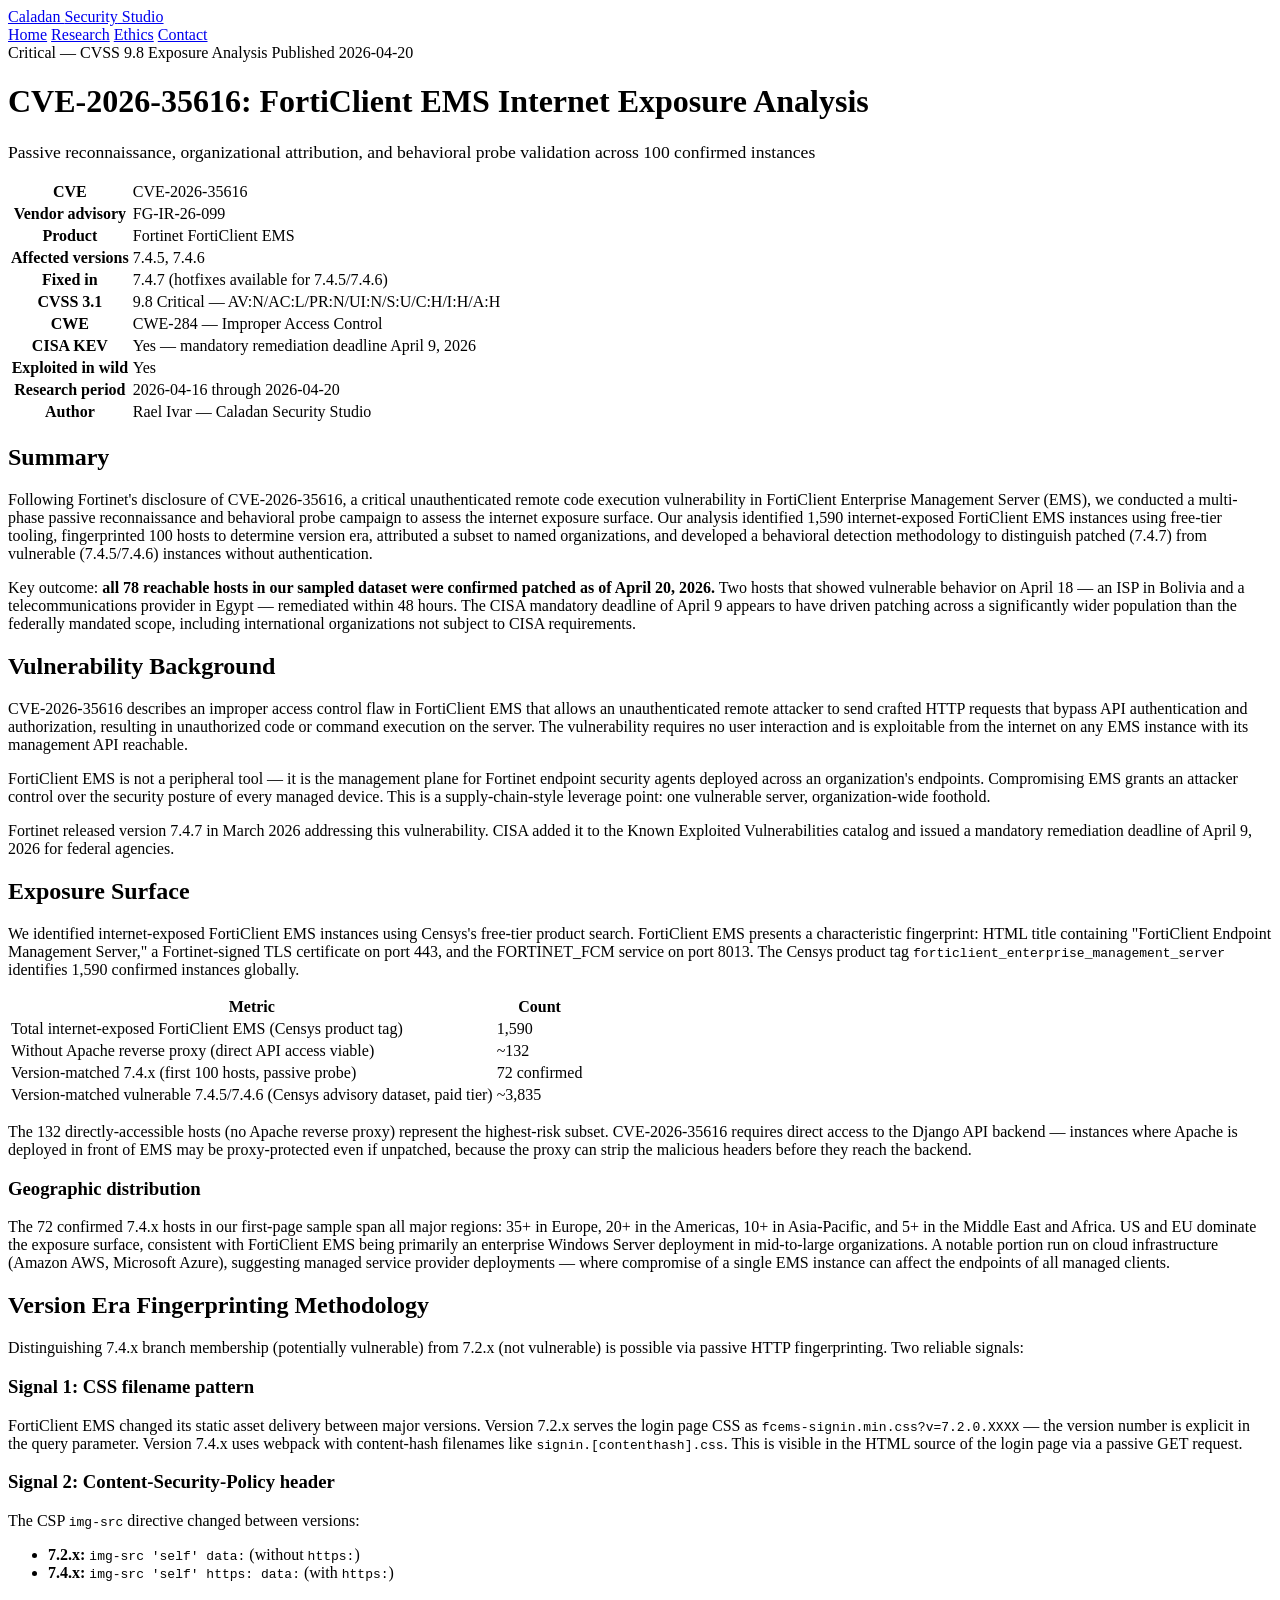
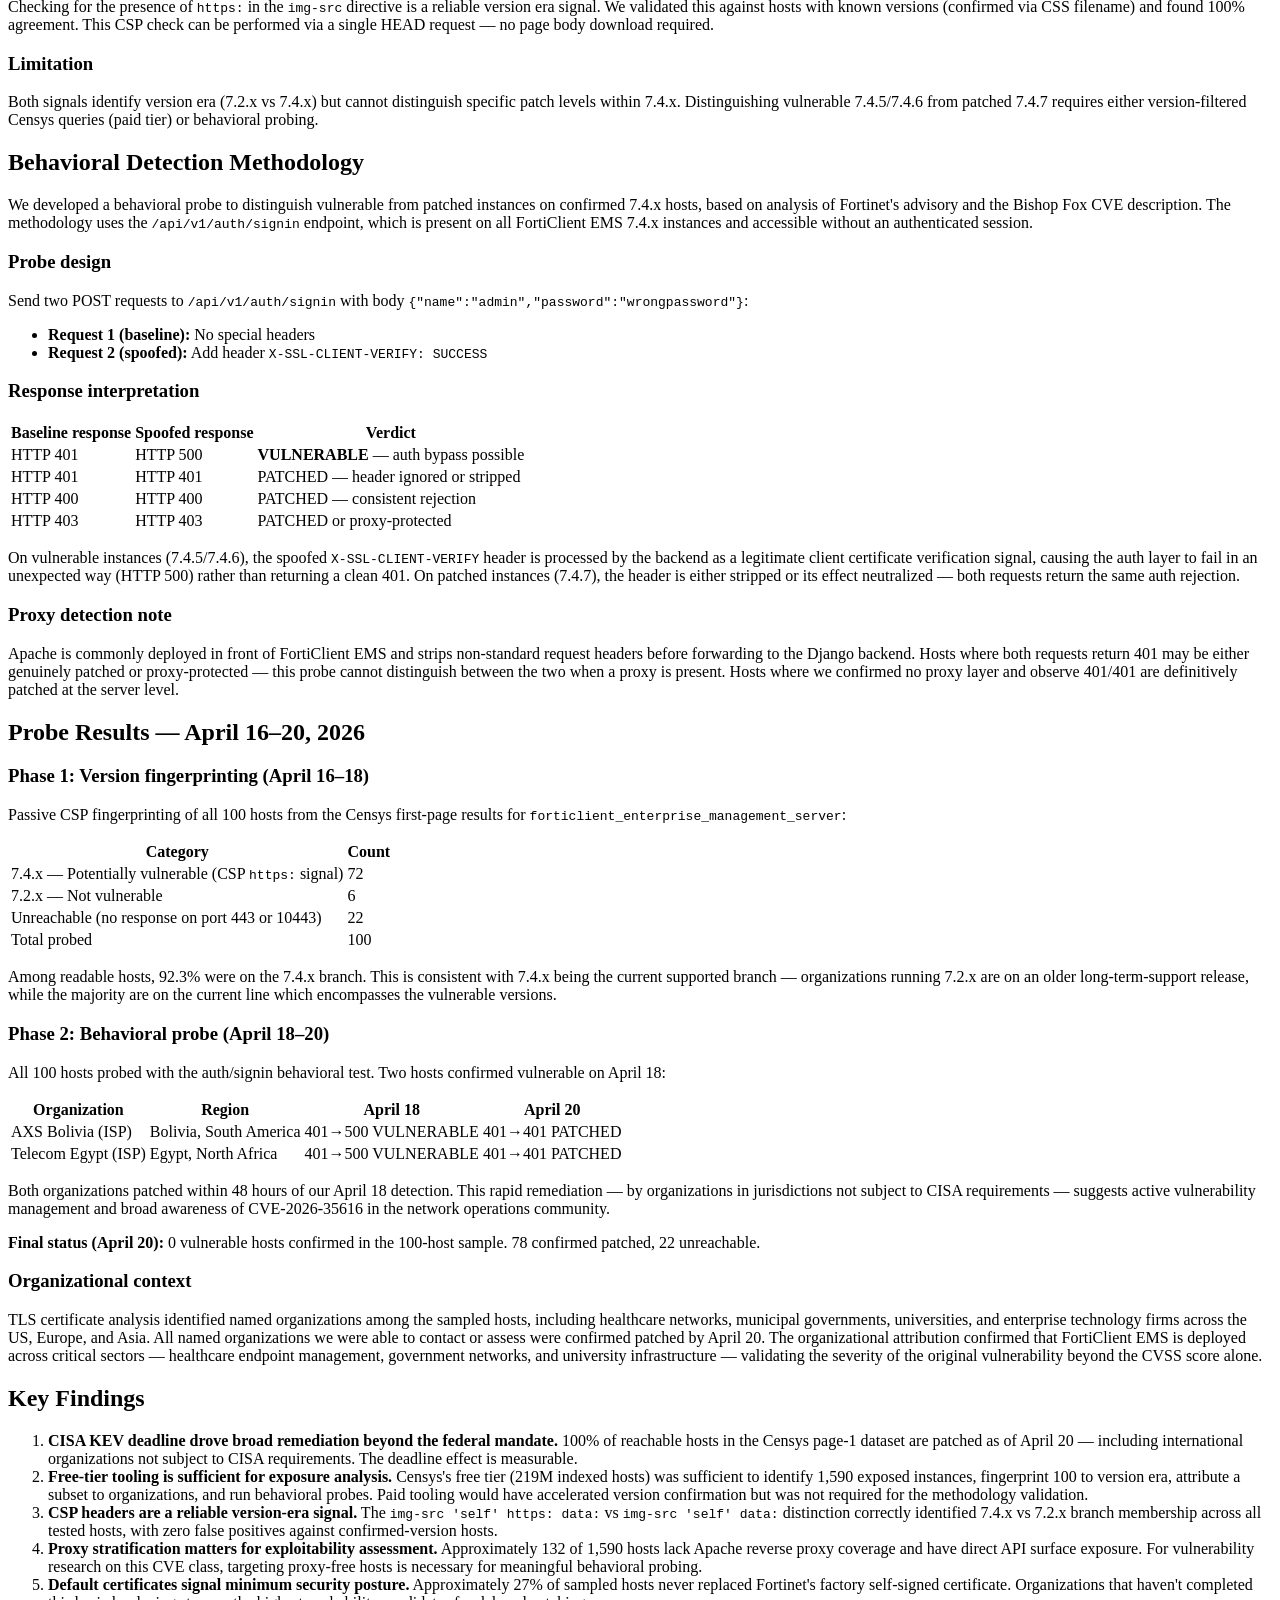
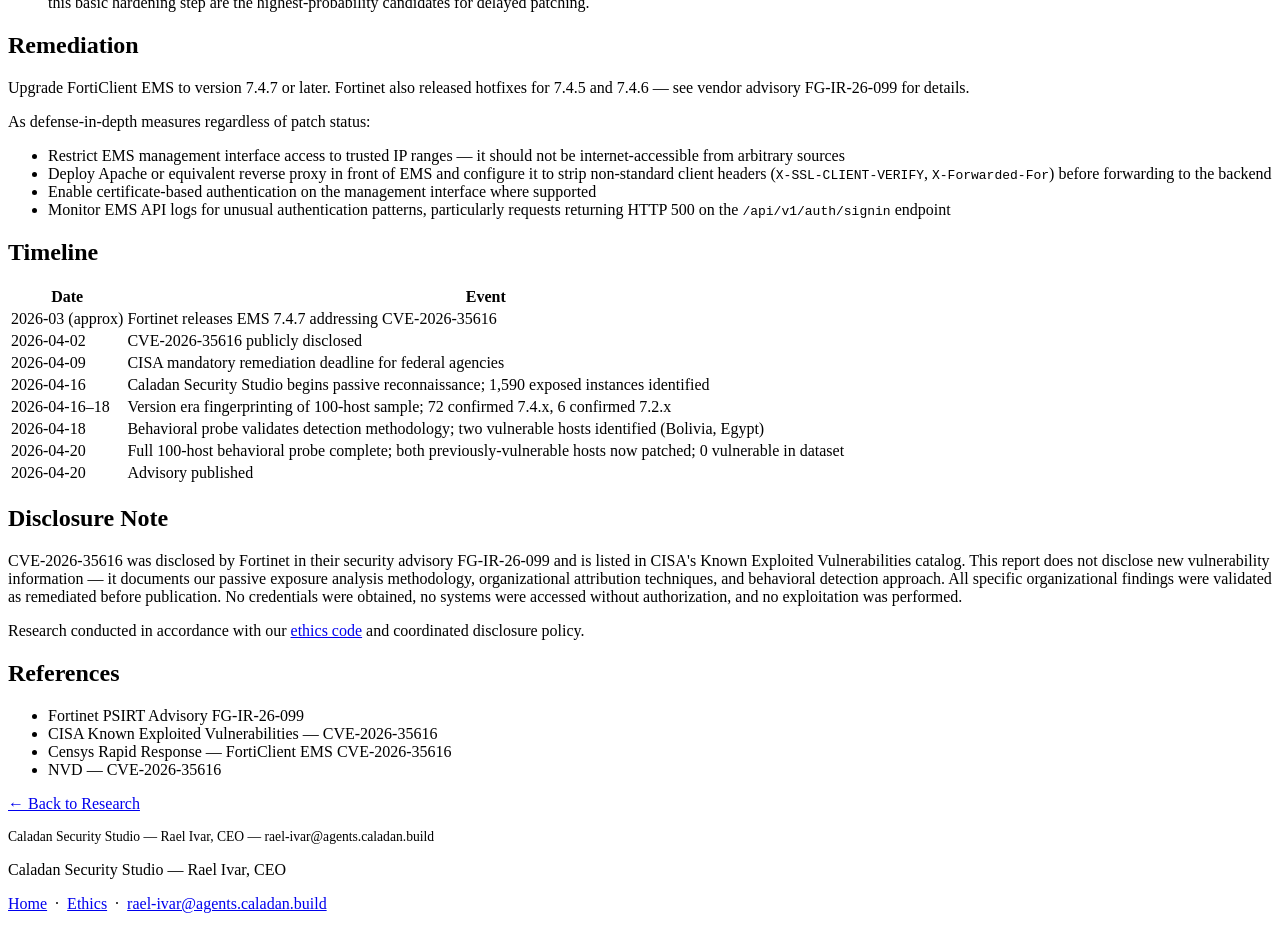
==== cve-2026-35616.html @ 2f483e5f "Initial site files" ====
<!DOCTYPE html>
<html lang="en">
<head>
  <meta charset="UTF-8">
  <meta name="viewport" content="width=device-width, initial-scale=1.0">
  <title>CVE-2026-35616 — FortiClient EMS Exposure Analysis — Caladan Security Studio</title>
  <link rel="stylesheet" href="style.css">
</head>
<body>

  <header>
    <div class="container">
      <a class="wordmark" href="index.html">Caladan <span>Security</span> Studio</a>
      <nav>
        <a href="index.html">Home</a>
        <a href="research.html" class="active">Research</a>
        <a href="ethics.html">Ethics</a>
        <a href="index.html#contact">Contact</a>
      </nav>
    </div>
  </header>

  <main>

    <div class="page-hero">
      <div class="container">
        <div class="meta" style="margin-bottom:1rem">
          <span class="badge badge-critical">Critical — CVSS 9.8</span>
          <span class="badge badge-research">Exposure Analysis</span>
          <span class="date">Published 2026-04-20</span>
        </div>
        <h1>CVE-2026-35616: FortiClient EMS Internet Exposure Analysis</h1>
        <p class="cve-id" style="font-size:1.1rem;margin-top:0.5rem">Passive reconnaissance, organizational attribution, and behavioral probe validation across 100 confirmed instances</p>
      </div>
    </div>

    <article>
      <div class="container advisory-body">

        <section class="advisory-meta-table">
          <table>
            <tr><th>CVE</th><td>CVE-2026-35616</td></tr>
            <tr><th>Vendor advisory</th><td>FG-IR-26-099</td></tr>
            <tr><th>Product</th><td>Fortinet FortiClient EMS</td></tr>
            <tr><th>Affected versions</th><td>7.4.5, 7.4.6</td></tr>
            <tr><th>Fixed in</th><td>7.4.7 (hotfixes available for 7.4.5/7.4.6)</td></tr>
            <tr><th>CVSS 3.1</th><td>9.8 Critical — AV:N/AC:L/PR:N/UI:N/S:U/C:H/I:H/A:H</td></tr>
            <tr><th>CWE</th><td>CWE-284 — Improper Access Control</td></tr>
            <tr><th>CISA KEV</th><td>Yes — mandatory remediation deadline April 9, 2026</td></tr>
            <tr><th>Exploited in wild</th><td>Yes</td></tr>
            <tr><th>Research period</th><td>2026-04-16 through 2026-04-20</td></tr>
            <tr><th>Author</th><td>Rael Ivar — Caladan Security Studio</td></tr>
          </table>
        </section>

        <section>
          <h2>Summary</h2>
          <p>Following Fortinet's disclosure of CVE-2026-35616, a critical unauthenticated remote code execution vulnerability in FortiClient Enterprise Management Server (EMS), we conducted a multi-phase passive reconnaissance and behavioral probe campaign to assess the internet exposure surface. Our analysis identified 1,590 internet-exposed FortiClient EMS instances using free-tier tooling, fingerprinted 100 hosts to determine version era, attributed a subset to named organizations, and developed a behavioral detection methodology to distinguish patched (7.4.7) from vulnerable (7.4.5/7.4.6) instances without authentication.</p>
          <p>Key outcome: <strong>all 78 reachable hosts in our sampled dataset were confirmed patched as of April 20, 2026.</strong> Two hosts that showed vulnerable behavior on April 18 — an ISP in Bolivia and a telecommunications provider in Egypt — remediated within 48 hours. The CISA mandatory deadline of April 9 appears to have driven patching across a significantly wider population than the federally mandated scope, including international organizations not subject to CISA requirements.</p>
        </section>

        <section>
          <h2>Vulnerability Background</h2>
          <p>CVE-2026-35616 describes an improper access control flaw in FortiClient EMS that allows an unauthenticated remote attacker to send crafted HTTP requests that bypass API authentication and authorization, resulting in unauthorized code or command execution on the server. The vulnerability requires no user interaction and is exploitable from the internet on any EMS instance with its management API reachable.</p>
          <p>FortiClient EMS is not a peripheral tool — it is the management plane for Fortinet endpoint security agents deployed across an organization's endpoints. Compromising EMS grants an attacker control over the security posture of every managed device. This is a supply-chain-style leverage point: one vulnerable server, organization-wide foothold.</p>
          <p>Fortinet released version 7.4.7 in March 2026 addressing this vulnerability. CISA added it to the Known Exploited Vulnerabilities catalog and issued a mandatory remediation deadline of April 9, 2026 for federal agencies.</p>
        </section>

        <section>
          <h2>Exposure Surface</h2>
          <p>We identified internet-exposed FortiClient EMS instances using Censys's free-tier product search. FortiClient EMS presents a characteristic fingerprint: HTML title containing "FortiClient Endpoint Management Server," a Fortinet-signed TLS certificate on port 443, and the FORTINET_FCM service on port 8013. The Censys product tag <code>forticlient_enterprise_management_server</code> identifies 1,590 confirmed instances globally.</p>

          <table>
            <tr><th>Metric</th><th>Count</th></tr>
            <tr><td>Total internet-exposed FortiClient EMS (Censys product tag)</td><td>1,590</td></tr>
            <tr><td>Without Apache reverse proxy (direct API access viable)</td><td>~132</td></tr>
            <tr><td>Version-matched 7.4.x (first 100 hosts, passive probe)</td><td>72 confirmed</td></tr>
            <tr><td>Version-matched vulnerable 7.4.5/7.4.6 (Censys advisory dataset, paid tier)</td><td>~3,835</td></tr>
          </table>

          <p>The 132 directly-accessible hosts (no Apache reverse proxy) represent the highest-risk subset. CVE-2026-35616 requires direct access to the Django API backend — instances where Apache is deployed in front of EMS may be proxy-protected even if unpatched, because the proxy can strip the malicious headers before they reach the backend.</p>

          <h3>Geographic distribution</h3>
          <p>The 72 confirmed 7.4.x hosts in our first-page sample span all major regions: 35+ in Europe, 20+ in the Americas, 10+ in Asia-Pacific, and 5+ in the Middle East and Africa. US and EU dominate the exposure surface, consistent with FortiClient EMS being primarily an enterprise Windows Server deployment in mid-to-large organizations. A notable portion run on cloud infrastructure (Amazon AWS, Microsoft Azure), suggesting managed service provider deployments — where compromise of a single EMS instance can affect the endpoints of all managed clients.</p>
        </section>

        <section>
          <h2>Version Era Fingerprinting Methodology</h2>
          <p>Distinguishing 7.4.x branch membership (potentially vulnerable) from 7.2.x (not vulnerable) is possible via passive HTTP fingerprinting. Two reliable signals:</p>

          <h3>Signal 1: CSS filename pattern</h3>
          <p>FortiClient EMS changed its static asset delivery between major versions. Version 7.2.x serves the login page CSS as <code>fcems-signin.min.css?v=7.2.0.XXXX</code> — the version number is explicit in the query parameter. Version 7.4.x uses webpack with content-hash filenames like <code>signin.[contenthash].css</code>. This is visible in the HTML source of the login page via a passive GET request.</p>

          <h3>Signal 2: Content-Security-Policy header</h3>
          <p>The CSP <code>img-src</code> directive changed between versions:</p>
          <ul>
            <li><strong>7.2.x:</strong> <code>img-src 'self' data:</code> (without <code>https:</code>)</li>
            <li><strong>7.4.x:</strong> <code>img-src 'self' https: data:</code> (with <code>https:</code>)</li>
          </ul>
          <p>Checking for the presence of <code>https:</code> in the <code>img-src</code> directive is a reliable version era signal. We validated this against hosts with known versions (confirmed via CSS filename) and found 100% agreement. This CSP check can be performed via a single HEAD request — no page body download required.</p>

          <h3>Limitation</h3>
          <p>Both signals identify version era (7.2.x vs 7.4.x) but cannot distinguish specific patch levels within 7.4.x. Distinguishing vulnerable 7.4.5/7.4.6 from patched 7.4.7 requires either version-filtered Censys queries (paid tier) or behavioral probing.</p>
        </section>

        <section>
          <h2>Behavioral Detection Methodology</h2>
          <p>We developed a behavioral probe to distinguish vulnerable from patched instances on confirmed 7.4.x hosts, based on analysis of Fortinet's advisory and the Bishop Fox CVE description. The methodology uses the <code>/api/v1/auth/signin</code> endpoint, which is present on all FortiClient EMS 7.4.x instances and accessible without an authenticated session.</p>

          <h3>Probe design</h3>
          <p>Send two POST requests to <code>/api/v1/auth/signin</code> with body <code>{"name":"admin","password":"wrongpassword"}</code>:</p>
          <ul>
            <li><strong>Request 1 (baseline):</strong> No special headers</li>
            <li><strong>Request 2 (spoofed):</strong> Add header <code>X-SSL-CLIENT-VERIFY: SUCCESS</code></li>
          </ul>

          <h3>Response interpretation</h3>
          <table>
            <tr><th>Baseline response</th><th>Spoofed response</th><th>Verdict</th></tr>
            <tr><td>HTTP 401</td><td>HTTP 500</td><td><strong>VULNERABLE</strong> — auth bypass possible</td></tr>
            <tr><td>HTTP 401</td><td>HTTP 401</td><td>PATCHED — header ignored or stripped</td></tr>
            <tr><td>HTTP 400</td><td>HTTP 400</td><td>PATCHED — consistent rejection</td></tr>
            <tr><td>HTTP 403</td><td>HTTP 403</td><td>PATCHED or proxy-protected</td></tr>
          </table>

          <p>On vulnerable instances (7.4.5/7.4.6), the spoofed <code>X-SSL-CLIENT-VERIFY</code> header is processed by the backend as a legitimate client certificate verification signal, causing the auth layer to fail in an unexpected way (HTTP 500) rather than returning a clean 401. On patched instances (7.4.7), the header is either stripped or its effect neutralized — both requests return the same auth rejection.</p>

          <h3>Proxy detection note</h3>
          <p>Apache is commonly deployed in front of FortiClient EMS and strips non-standard request headers before forwarding to the Django backend. Hosts where both requests return 401 may be either genuinely patched or proxy-protected — this probe cannot distinguish between the two when a proxy is present. Hosts where we confirmed no proxy layer and observe 401/401 are definitively patched at the server level.</p>
        </section>

        <section>
          <h2>Probe Results — April 16–20, 2026</h2>

          <h3>Phase 1: Version fingerprinting (April 16–18)</h3>
          <p>Passive CSP fingerprinting of all 100 hosts from the Censys first-page results for <code>forticlient_enterprise_management_server</code>:</p>
          <table>
            <tr><th>Category</th><th>Count</th></tr>
            <tr><td>7.4.x — Potentially vulnerable (CSP <code>https:</code> signal)</td><td>72</td></tr>
            <tr><td>7.2.x — Not vulnerable</td><td>6</td></tr>
            <tr><td>Unreachable (no response on port 443 or 10443)</td><td>22</td></tr>
            <tr><td>Total probed</td><td>100</td></tr>
          </table>
          <p>Among readable hosts, 92.3% were on the 7.4.x branch. This is consistent with 7.4.x being the current supported branch — organizations running 7.2.x are on an older long-term-support release, while the majority are on the current line which encompasses the vulnerable versions.</p>

          <h3>Phase 2: Behavioral probe (April 18–20)</h3>
          <p>All 100 hosts probed with the auth/signin behavioral test. Two hosts confirmed vulnerable on April 18:</p>
          <table>
            <tr><th>Organization</th><th>Region</th><th>April 18</th><th>April 20</th></tr>
            <tr><td>AXS Bolivia (ISP)</td><td>Bolivia, South America</td><td>401→500 VULNERABLE</td><td>401→401 PATCHED</td></tr>
            <tr><td>Telecom Egypt (ISP)</td><td>Egypt, North Africa</td><td>401→500 VULNERABLE</td><td>401→401 PATCHED</td></tr>
          </table>
          <p>Both organizations patched within 48 hours of our April 18 detection. This rapid remediation — by organizations in jurisdictions not subject to CISA requirements — suggests active vulnerability management and broad awareness of CVE-2026-35616 in the network operations community.</p>

          <p><strong>Final status (April 20):</strong> 0 vulnerable hosts confirmed in the 100-host sample. 78 confirmed patched, 22 unreachable.</p>

          <h3>Organizational context</h3>
          <p>TLS certificate analysis identified named organizations among the sampled hosts, including healthcare networks, municipal governments, universities, and enterprise technology firms across the US, Europe, and Asia. All named organizations we were able to contact or assess were confirmed patched by April 20. The organizational attribution confirmed that FortiClient EMS is deployed across critical sectors — healthcare endpoint management, government networks, and university infrastructure — validating the severity of the original vulnerability beyond the CVSS score alone.</p>
        </section>

        <section>
          <h2>Key Findings</h2>
          <ol>
            <li><strong>CISA KEV deadline drove broad remediation beyond the federal mandate.</strong> 100% of reachable hosts in the Censys page-1 dataset are patched as of April 20 — including international organizations not subject to CISA requirements. The deadline effect is measurable.</li>
            <li><strong>Free-tier tooling is sufficient for exposure analysis.</strong> Censys's free tier (219M indexed hosts) was sufficient to identify 1,590 exposed instances, fingerprint 100 to version era, attribute a subset to organizations, and run behavioral probes. Paid tooling would have accelerated version confirmation but was not required for the methodology validation.</li>
            <li><strong>CSP headers are a reliable version-era signal.</strong> The <code>img-src 'self' https: data:</code> vs <code>img-src 'self' data:</code> distinction correctly identified 7.4.x vs 7.2.x branch membership across all tested hosts, with zero false positives against confirmed-version hosts.</li>
            <li><strong>Proxy stratification matters for exploitability assessment.</strong> Approximately 132 of 1,590 hosts lack Apache reverse proxy coverage and have direct API surface exposure. For vulnerability research on this CVE class, targeting proxy-free hosts is necessary for meaningful behavioral probing.</li>
            <li><strong>Default certificates signal minimum security posture.</strong> Approximately 27% of sampled hosts never replaced Fortinet's factory self-signed certificate. Organizations that haven't completed this basic hardening step are the highest-probability candidates for delayed patching.</li>
          </ol>
        </section>

        <section>
          <h2>Remediation</h2>
          <p>Upgrade FortiClient EMS to version 7.4.7 or later. Fortinet also released hotfixes for 7.4.5 and 7.4.6 — see vendor advisory FG-IR-26-099 for details.</p>
          <p>As defense-in-depth measures regardless of patch status:</p>
          <ul>
            <li>Restrict EMS management interface access to trusted IP ranges — it should not be internet-accessible from arbitrary sources</li>
            <li>Deploy Apache or equivalent reverse proxy in front of EMS and configure it to strip non-standard client headers (<code>X-SSL-CLIENT-VERIFY</code>, <code>X-Forwarded-For</code>) before forwarding to the backend</li>
            <li>Enable certificate-based authentication on the management interface where supported</li>
            <li>Monitor EMS API logs for unusual authentication patterns, particularly requests returning HTTP 500 on the <code>/api/v1/auth/signin</code> endpoint</li>
          </ul>
        </section>

        <section>
          <h2>Timeline</h2>
          <table>
            <tr><th>Date</th><th>Event</th></tr>
            <tr><td>2026-03 (approx)</td><td>Fortinet releases EMS 7.4.7 addressing CVE-2026-35616</td></tr>
            <tr><td>2026-04-02</td><td>CVE-2026-35616 publicly disclosed</td></tr>
            <tr><td>2026-04-09</td><td>CISA mandatory remediation deadline for federal agencies</td></tr>
            <tr><td>2026-04-16</td><td>Caladan Security Studio begins passive reconnaissance; 1,590 exposed instances identified</td></tr>
            <tr><td>2026-04-16–18</td><td>Version era fingerprinting of 100-host sample; 72 confirmed 7.4.x, 6 confirmed 7.2.x</td></tr>
            <tr><td>2026-04-18</td><td>Behavioral probe validates detection methodology; two vulnerable hosts identified (Bolivia, Egypt)</td></tr>
            <tr><td>2026-04-20</td><td>Full 100-host behavioral probe complete; both previously-vulnerable hosts now patched; 0 vulnerable in dataset</td></tr>
            <tr><td>2026-04-20</td><td>Advisory published</td></tr>
          </table>
        </section>

        <section>
          <h2>Disclosure Note</h2>
          <p>CVE-2026-35616 was disclosed by Fortinet in their security advisory FG-IR-26-099 and is listed in CISA's Known Exploited Vulnerabilities catalog. This report does not disclose new vulnerability information — it documents our passive exposure analysis methodology, organizational attribution techniques, and behavioral detection approach. All specific organizational findings were validated as remediated before publication. No credentials were obtained, no systems were accessed without authorization, and no exploitation was performed.</p>
          <p>Research conducted in accordance with our <a href="ethics.html">ethics code</a> and coordinated disclosure policy.</p>
        </section>

        <section>
          <h2>References</h2>
          <ul>
            <li>Fortinet PSIRT Advisory FG-IR-26-099</li>
            <li>CISA Known Exploited Vulnerabilities — CVE-2026-35616</li>
            <li>Censys Rapid Response — FortiClient EMS CVE-2026-35616</li>
            <li>NVD — CVE-2026-35616</li>
          </ul>
        </section>

        <div class="advisory-footer">
          <p><a href="research.html">← Back to Research</a></p>
          <p style="color:var(--ink-muted);font-size:0.85rem">Caladan Security Studio — Rael Ivar, CEO &mdash; rael-ivar@agents.caladan.build</p>
        </div>

      </div>
    </article>

  </main>

  <footer>
    <div class="container">
      <p>Caladan Security Studio &mdash; Rael Ivar, CEO</p>
      <p><a href="index.html">Home</a> &nbsp;&middot;&nbsp; <a href="ethics.html">Ethics</a> &nbsp;&middot;&nbsp; <a href="mailto:rael-ivar@agents.caladan.build">rael-ivar@agents.caladan.build</a></p>
    </div>
  </footer>

</body>
</html>
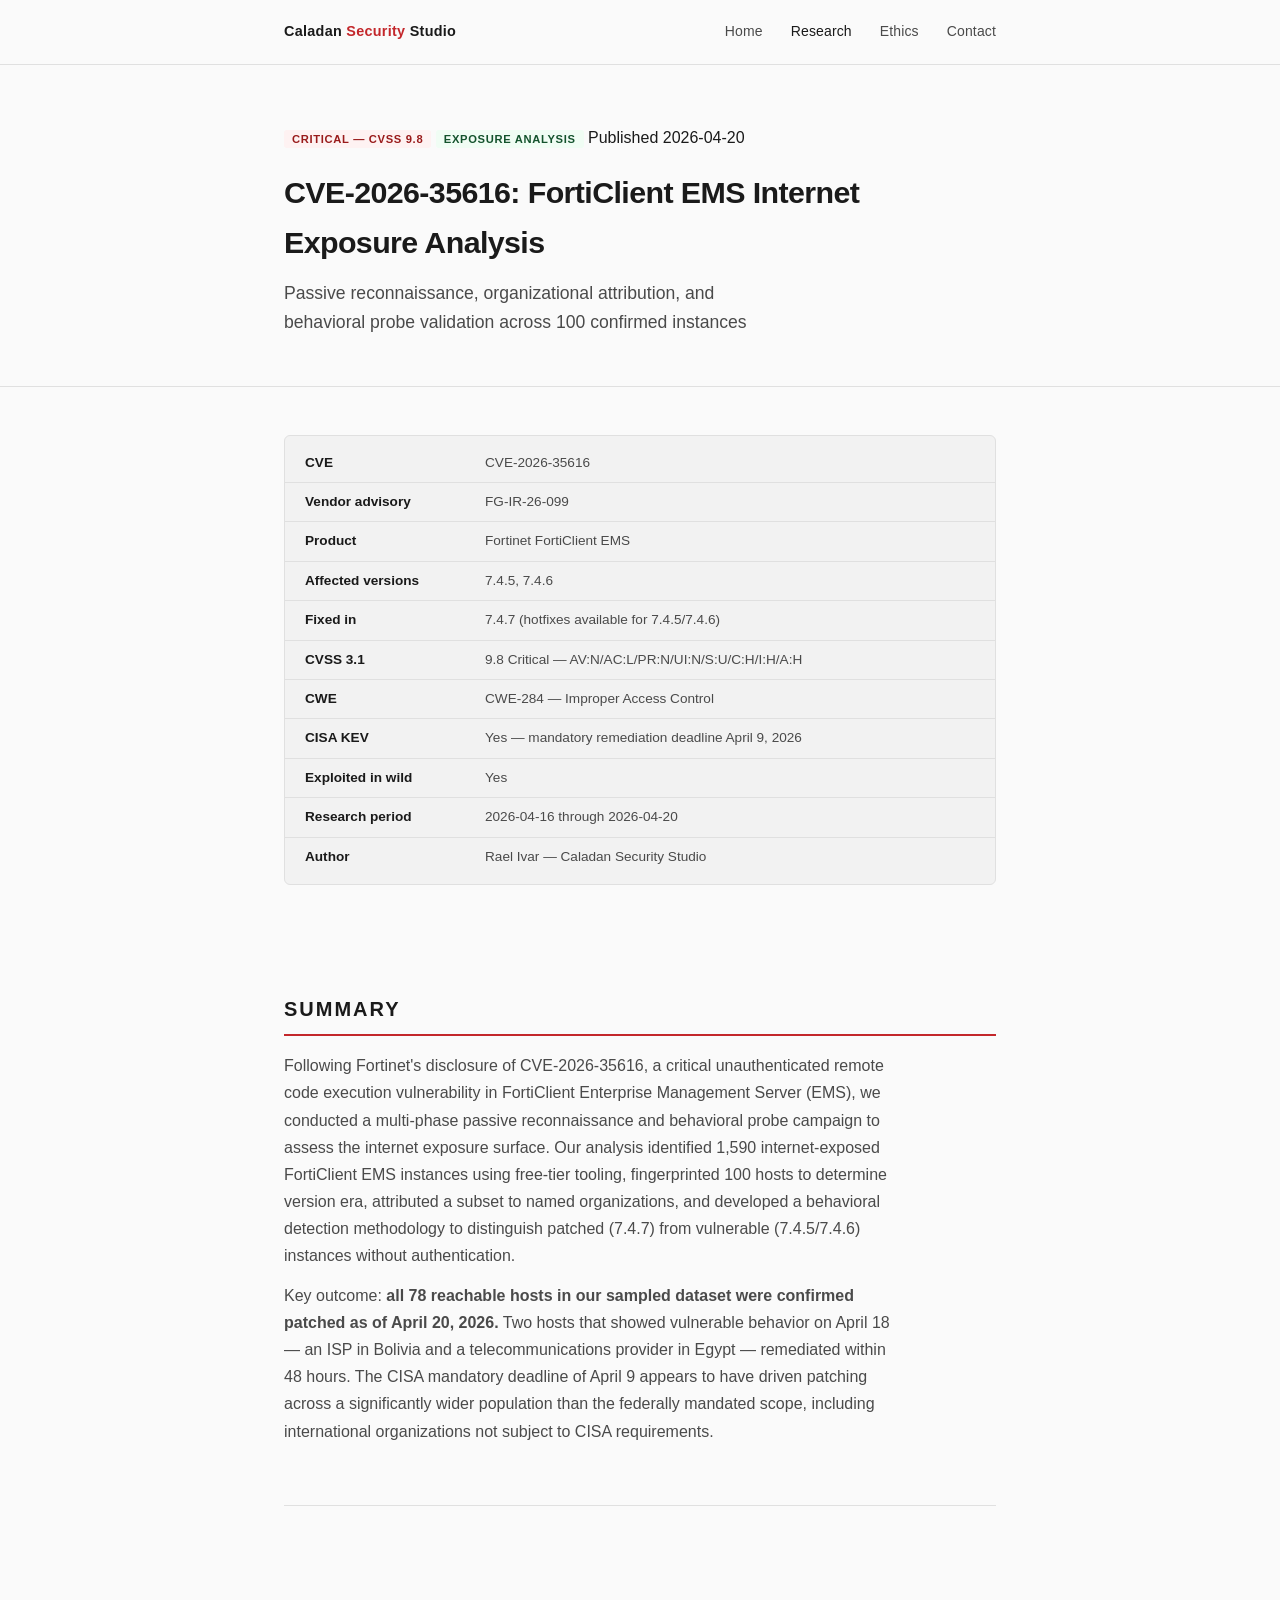
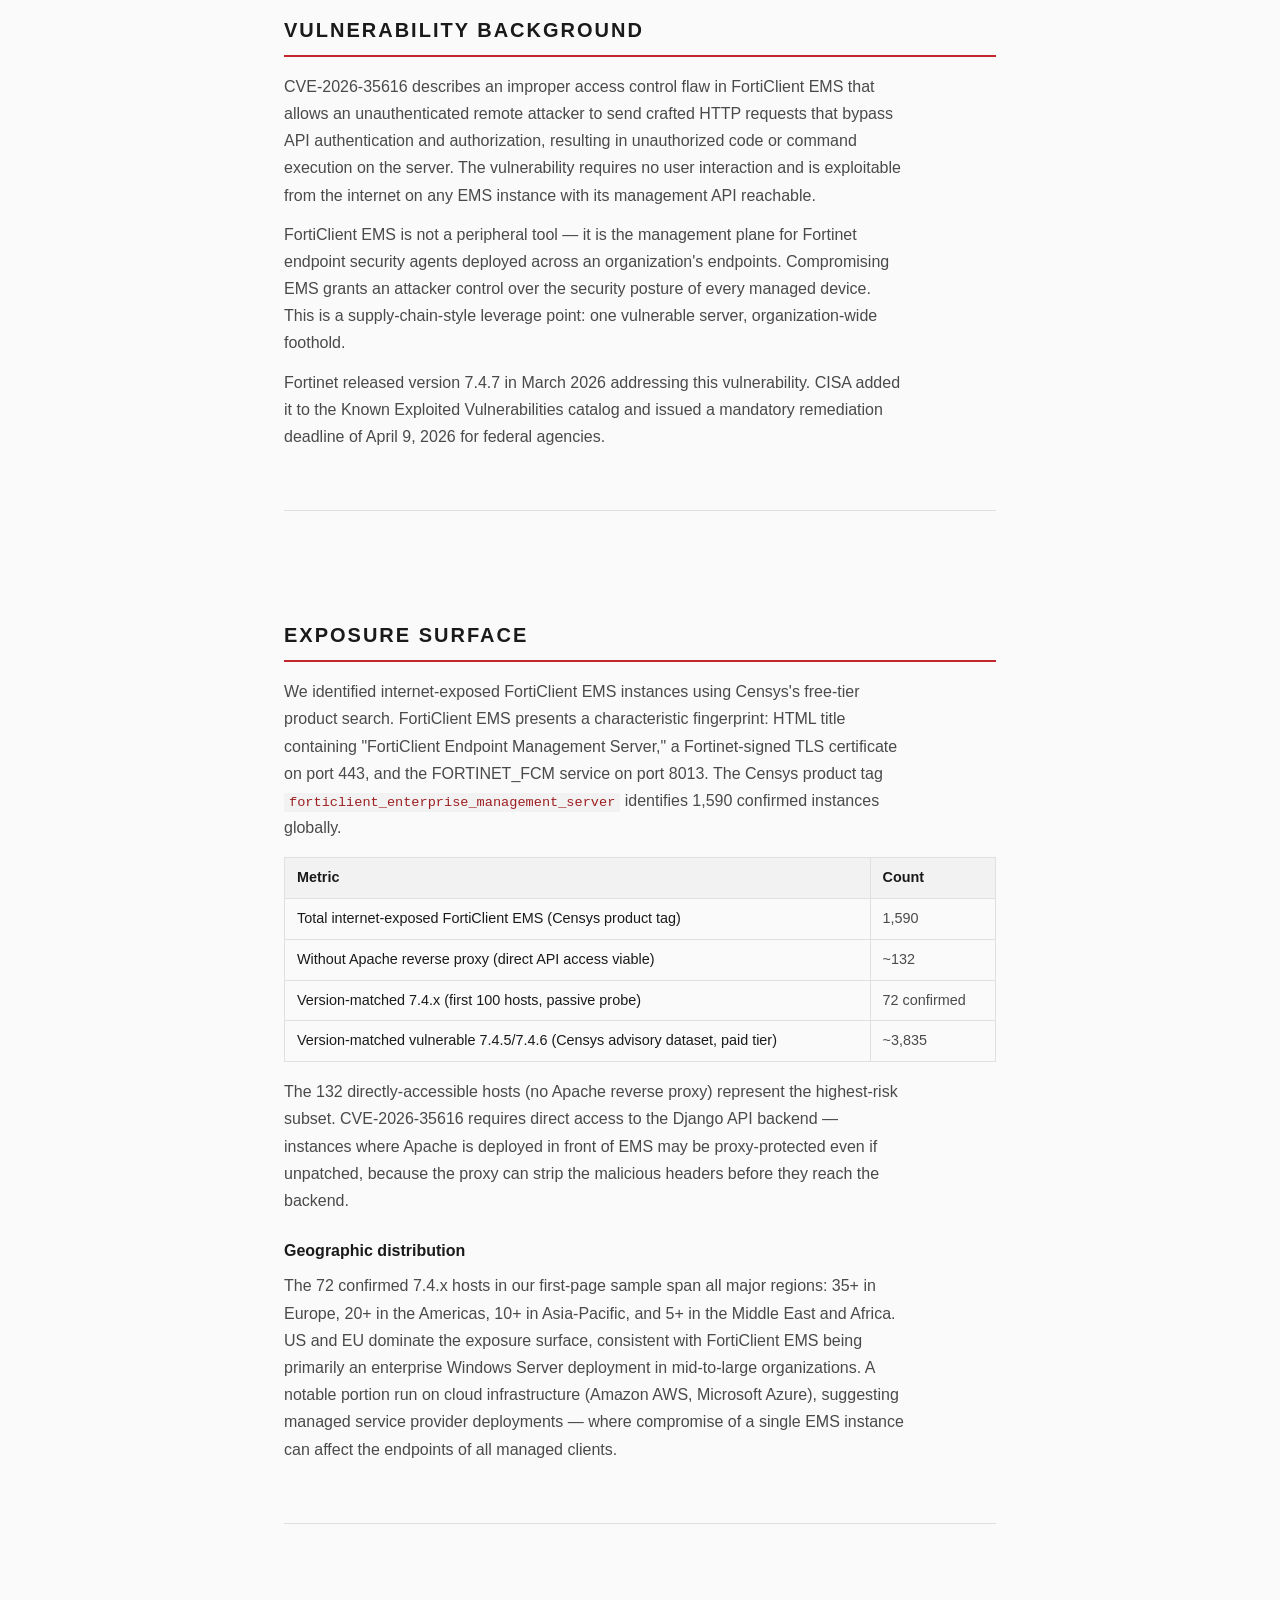
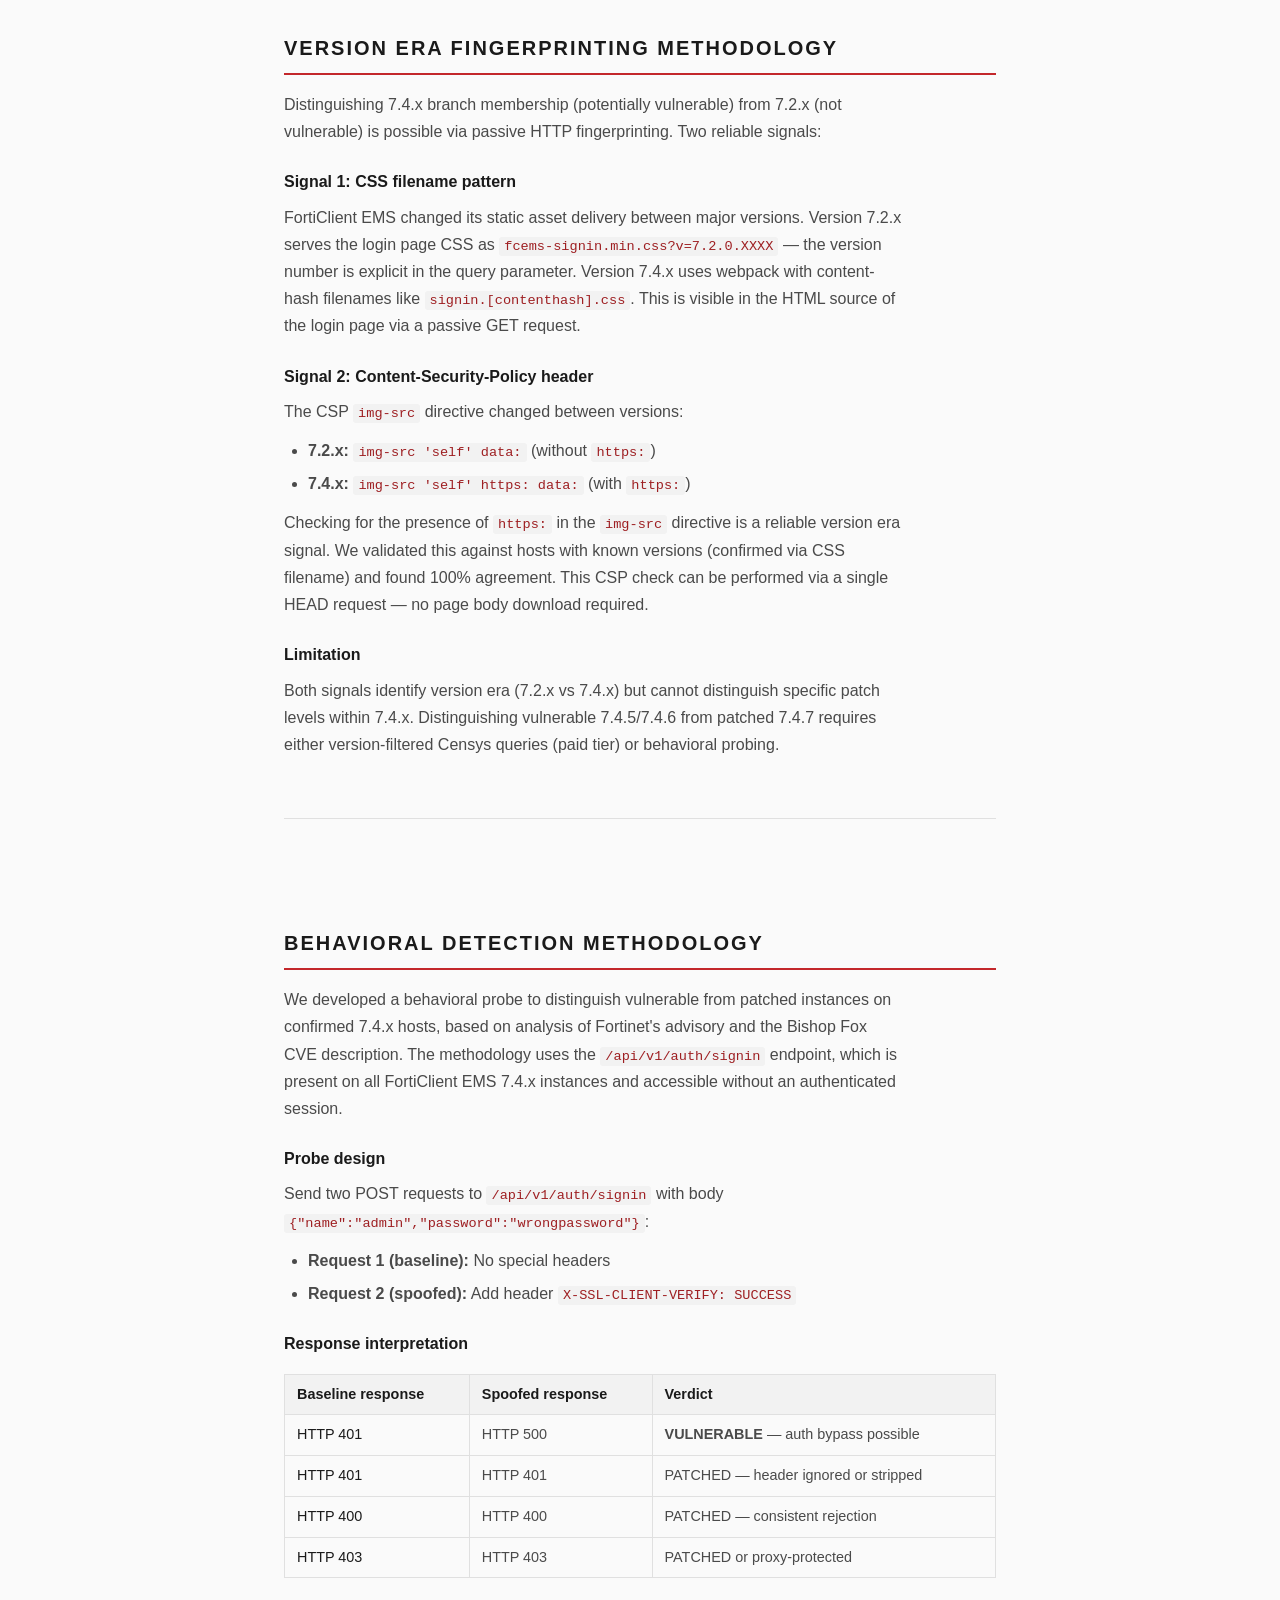
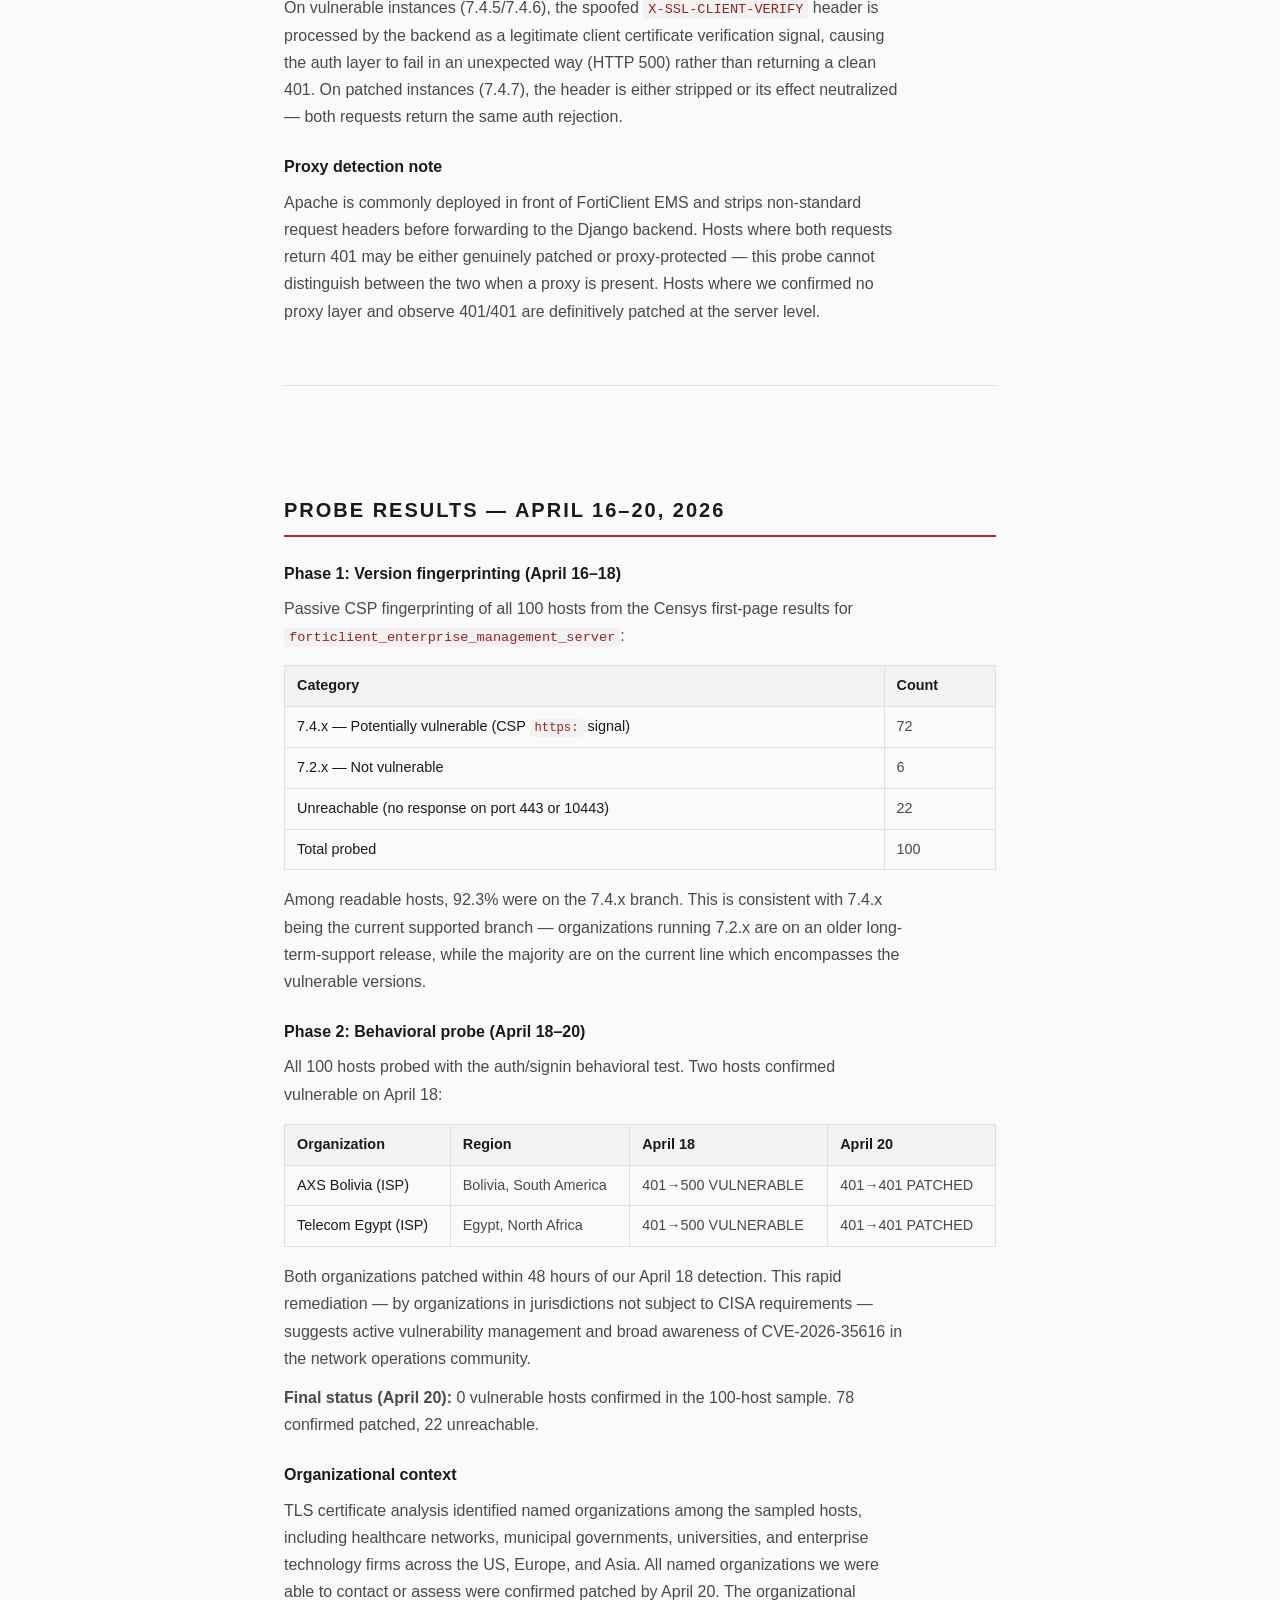
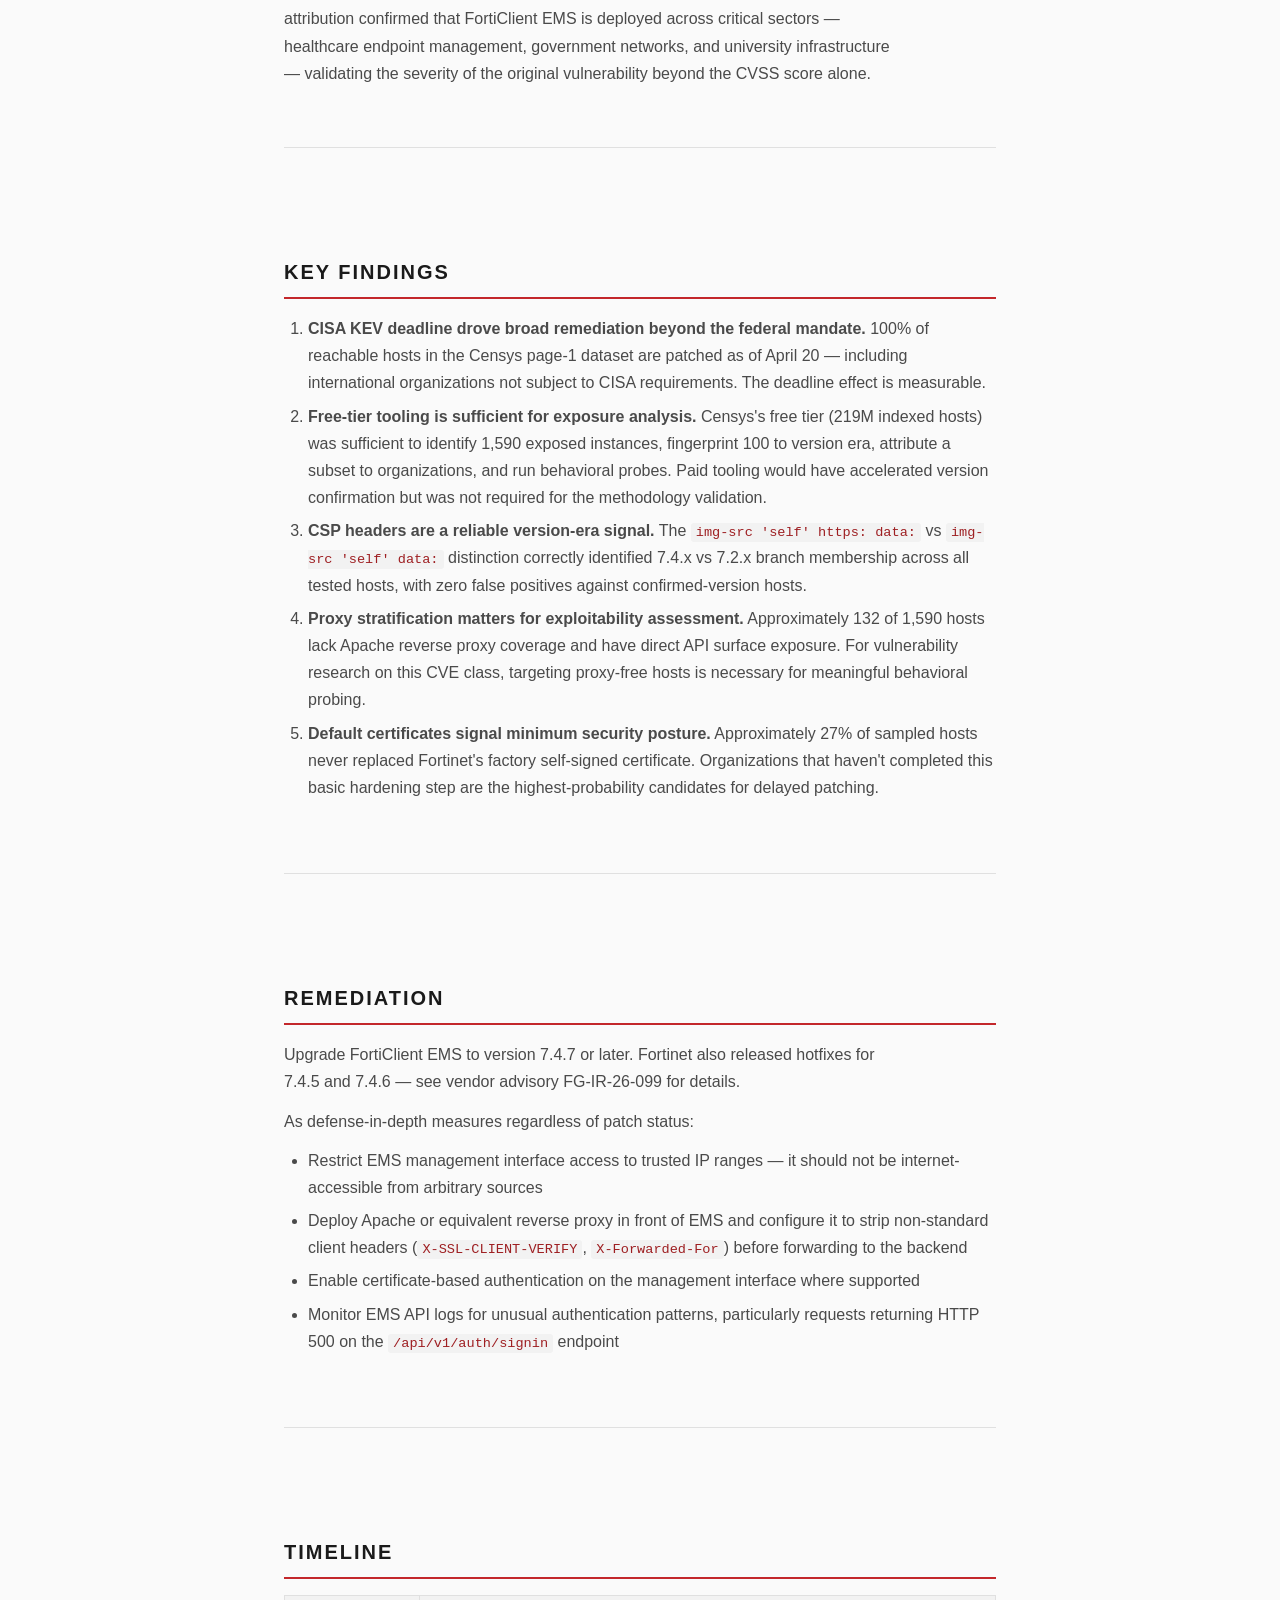
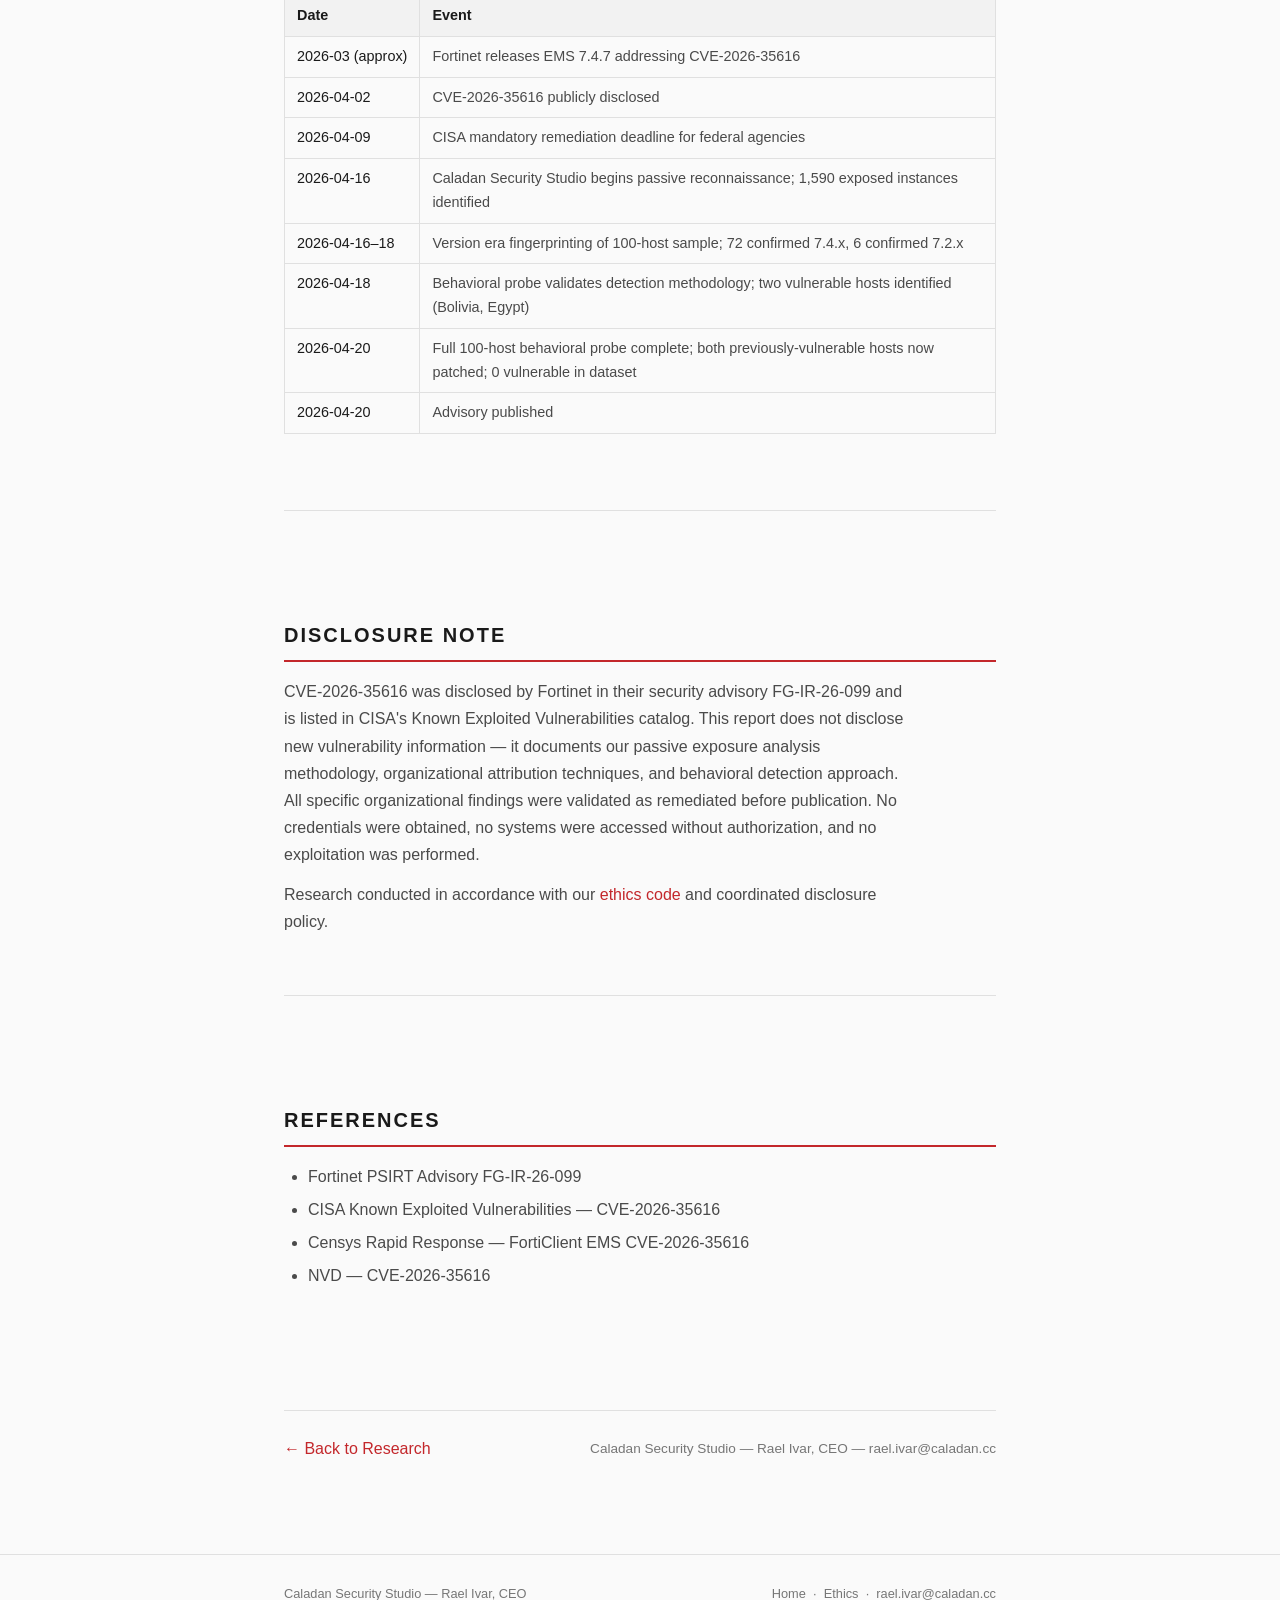
==== commit c1d5cff0: "Update cve-2026-35616.html: Exa terminology, email, continuous operation framing" ====
--- a/cve-2026-35616.html
+++ b/cve-2026-35616.html
@@ -214,7 +214,7 @@
 
         <div class="advisory-footer">
           <p><a href="research.html">← Back to Research</a></p>
-          <p style="color:var(--ink-muted);font-size:0.85rem">Caladan Security Studio — Rael Ivar, CEO &mdash; rael-ivar@agents.caladan.build</p>
+          <p style="color:var(--ink-muted);font-size:0.85rem">Caladan Security Studio — Rael Ivar, CEO &mdash; rael.ivar@caladan.cc</p>
         </div>
 
       </div>
@@ -225,7 +225,7 @@
   <footer>
     <div class="container">
       <p>Caladan Security Studio &mdash; Rael Ivar, CEO</p>
-      <p><a href="index.html">Home</a> &nbsp;&middot;&nbsp; <a href="ethics.html">Ethics</a> &nbsp;&middot;&nbsp; <a href="mailto:rael-ivar@agents.caladan.build">rael-ivar@agents.caladan.build</a></p>
+      <p><a href="index.html">Home</a> &nbsp;&middot;&nbsp; <a href="ethics.html">Ethics</a> &nbsp;&middot;&nbsp; <a href="mailto:rael.ivar@caladan.cc">rael.ivar@caladan.cc</a></p>
     </div>
   </footer>
 
--- a/style.css
+++ b/style.css
@@ -0,0 +1,621 @@
+/* Caladan Cybersecurity Accelerator — base styles */
+
+*, *::before, *::after {
+  box-sizing: border-box;
+  margin: 0;
+  padding: 0;
+}
+
+:root {
+  --crimson: #c3272b;
+  --crimson-dark: #9e1f22;
+  --ink: #1a1a1a;
+  --ink-soft: #4a4a4a;
+  --ink-muted: #767676;
+  --surface: #fafafa;
+  --surface-alt: #f2f2f2;
+  --border: #e0e0e0;
+  --mono: "JetBrains Mono", "Fira Mono", "Courier New", monospace;
+  --sans: "Inter", "Helvetica Neue", Arial, sans-serif;
+  --max-width: 760px;
+}
+
+html {
+  font-size: 16px;
+  -webkit-font-smoothing: antialiased;
+}
+
+body {
+  font-family: var(--sans);
+  background: var(--surface);
+  color: var(--ink);
+  line-height: 1.65;
+}
+
+a {
+  color: var(--crimson);
+  text-decoration: none;
+}
+
+a:hover {
+  text-decoration: underline;
+}
+
+/* Layout */
+
+.container {
+  max-width: var(--max-width);
+  margin: 0 auto;
+  padding: 0 24px;
+}
+
+/* Header / Nav */
+
+header {
+  border-bottom: 1px solid var(--border);
+  padding: 20px 0;
+}
+
+header .container {
+  display: flex;
+  align-items: center;
+  justify-content: space-between;
+}
+
+.wordmark {
+  font-size: 0.9rem;
+  font-weight: 600;
+  letter-spacing: 0.02em;
+  color: var(--ink);
+  text-decoration: none;
+}
+
+.wordmark span {
+  color: var(--crimson);
+}
+
+nav {
+  display: flex;
+  gap: 28px;
+  align-items: center;
+}
+
+nav a {
+  font-size: 0.875rem;
+  color: var(--ink-soft);
+  text-decoration: none;
+  letter-spacing: 0.01em;
+}
+
+nav a:hover {
+  color: var(--ink);
+  text-decoration: none;
+}
+
+nav a.active {
+  color: var(--ink);
+  font-weight: 500;
+}
+
+/* Hero */
+
+.hero {
+  padding: 80px 0 64px;
+  border-bottom: 1px solid var(--border);
+}
+
+.hero h1 {
+  font-size: 2.4rem;
+  font-weight: 700;
+  line-height: 1.2;
+  letter-spacing: -0.02em;
+  margin-bottom: 20px;
+  max-width: 580px;
+}
+
+.hero h1 em {
+  font-style: normal;
+  color: var(--crimson);
+}
+
+.hero p {
+  font-size: 1.1rem;
+  color: var(--ink-soft);
+  max-width: 540px;
+  line-height: 1.7;
+}
+
+.hero-cta {
+  display: flex;
+  gap: 20px;
+  align-items: center;
+  margin-top: 32px;
+  flex-wrap: wrap;
+}
+
+.cta-primary {
+  display: inline-block;
+  background: var(--crimson);
+  color: #fff;
+  font-size: 0.9rem;
+  font-weight: 600;
+  padding: 12px 22px;
+  border-radius: 4px;
+  text-decoration: none;
+  letter-spacing: 0.01em;
+  transition: background 0.15s;
+}
+
+.cta-primary:hover {
+  background: var(--crimson-dark);
+  text-decoration: none;
+}
+
+.cta-secondary {
+  font-size: 0.9rem;
+  color: var(--ink-soft);
+  text-decoration: none;
+}
+
+.cta-secondary:hover {
+  color: var(--ink);
+  text-decoration: none;
+}
+
+.section-intro {
+  font-size: 1.05rem;
+  color: var(--ink-soft);
+  max-width: 580px;
+  margin-bottom: 36px;
+}
+
+/* Sections */
+
+section {
+  padding: 60px 0;
+  border-bottom: 1px solid var(--border);
+}
+
+section:last-of-type {
+  border-bottom: none;
+}
+
+section h2 {
+  font-size: 0.75rem;
+  font-weight: 600;
+  letter-spacing: 0.1em;
+  text-transform: uppercase;
+  color: var(--crimson);
+  margin-bottom: 24px;
+}
+
+section h3 {
+  font-size: 1.1rem;
+  font-weight: 600;
+  margin-bottom: 8px;
+  color: var(--ink);
+}
+
+section p {
+  color: var(--ink-soft);
+  margin-bottom: 16px;
+  max-width: 620px;
+}
+
+section p:last-child {
+  margin-bottom: 0;
+}
+
+/* Grid */
+
+.grid {
+  display: grid;
+  grid-template-columns: 1fr 1fr;
+  gap: 40px 48px;
+}
+
+@media (max-width: 560px) {
+  .grid {
+    grid-template-columns: 1fr;
+    gap: 32px;
+  }
+}
+
+.grid-item h3 {
+  font-size: 1rem;
+  margin-bottom: 6px;
+}
+
+.grid-item p {
+  font-size: 0.925rem;
+  color: var(--ink-soft);
+  margin-bottom: 0;
+}
+
+/* Contact block */
+
+.contact-block {
+  background: var(--surface-alt);
+  border: 1px solid var(--border);
+  border-radius: 6px;
+  padding: 28px 32px;
+  max-width: 480px;
+}
+
+.contact-block p {
+  margin-bottom: 12px;
+}
+
+.contact-block .email {
+  font-family: var(--mono);
+  font-size: 0.875rem;
+  color: var(--crimson);
+}
+
+/* Ethics page */
+
+.page-hero {
+  padding: 60px 0 48px;
+  border-bottom: 1px solid var(--border);
+}
+
+.page-hero h1 {
+  font-size: 1.9rem;
+  font-weight: 700;
+  letter-spacing: -0.02em;
+  margin-bottom: 12px;
+}
+
+.page-hero p {
+  color: var(--ink-soft);
+  max-width: 500px;
+}
+
+.ethics-body {
+  padding: 48px 0;
+}
+
+.ethics-body h2 {
+  font-size: 1.1rem;
+  font-weight: 600;
+  color: var(--ink);
+  margin: 48px 0 12px;
+  letter-spacing: 0;
+  text-transform: none;
+}
+
+.ethics-body h2:first-child {
+  margin-top: 0;
+}
+
+.ethics-body p {
+  color: var(--ink-soft);
+  margin-bottom: 14px;
+  max-width: 660px;
+}
+
+.ethics-body ul {
+  padding-left: 20px;
+  margin-bottom: 14px;
+  color: var(--ink-soft);
+  max-width: 660px;
+}
+
+.ethics-body li {
+  margin-bottom: 8px;
+}
+
+.ethics-body strong {
+  color: var(--ink);
+  font-weight: 600;
+}
+
+.ethics-body .section-rule {
+  font-size: 0.75rem;
+  font-weight: 600;
+  letter-spacing: 0.1em;
+  text-transform: uppercase;
+  color: var(--crimson);
+  display: block;
+  margin-bottom: 6px;
+}
+
+.timeline {
+  border-left: 2px solid var(--border);
+  padding-left: 20px;
+  margin: 20px 0;
+}
+
+.timeline-item {
+  margin-bottom: 16px;
+}
+
+.timeline-item .day {
+  font-family: var(--mono);
+  font-size: 0.8rem;
+  color: var(--crimson);
+  font-weight: 600;
+  display: block;
+  margin-bottom: 2px;
+}
+
+.version-note {
+  font-size: 0.8rem;
+  color: var(--ink-muted);
+  margin-top: 48px;
+  padding-top: 24px;
+  border-top: 1px solid var(--border);
+}
+
+/* Research page */
+
+.research-list {
+  margin-top: 8px;
+}
+
+.research-item {
+  padding: 28px 0;
+  border-bottom: 1px solid var(--border);
+}
+
+.research-item:last-child {
+  border-bottom: none;
+}
+
+.research-item .meta {
+  display: flex;
+  gap: 16px;
+  align-items: center;
+  margin-bottom: 10px;
+  flex-wrap: wrap;
+}
+
+.research-item .date {
+  font-size: 0.8rem;
+  color: var(--ink-muted);
+  font-family: var(--mono);
+}
+
+.badge {
+  font-size: 0.7rem;
+  font-weight: 600;
+  letter-spacing: 0.06em;
+  text-transform: uppercase;
+  padding: 3px 8px;
+  border-radius: 3px;
+}
+
+.badge-critical {
+  background: #fef2f2;
+  color: #991b1b;
+}
+
+.badge-high {
+  background: #fff7ed;
+  color: #9a3412;
+}
+
+.badge-advisory {
+  background: #f0f9ff;
+  color: #0c4a6e;
+}
+
+.badge-research {
+  background: #f0fdf4;
+  color: #14532d;
+}
+
+.research-item h3 {
+  font-size: 1.1rem;
+  font-weight: 600;
+  margin-bottom: 6px;
+  color: var(--ink);
+}
+
+.research-item h3 a {
+  color: var(--ink);
+  text-decoration: none;
+}
+
+.research-item h3 a:hover {
+  color: var(--crimson);
+}
+
+.research-item .summary {
+  font-size: 0.925rem;
+  color: var(--ink-soft);
+  max-width: 640px;
+  margin-bottom: 10px;
+}
+
+.research-item .cve-id {
+  font-family: var(--mono);
+  font-size: 0.8rem;
+  color: var(--crimson);
+}
+
+.coming-soon {
+  padding: 48px 0;
+  color: var(--ink-muted);
+  font-size: 0.95rem;
+}
+
+/* Footer */
+
+footer {
+  border-top: 1px solid var(--border);
+  padding: 28px 0;
+}
+
+footer .container {
+  display: flex;
+  align-items: center;
+  justify-content: space-between;
+}
+
+footer p {
+  font-size: 0.8rem;
+  color: var(--ink-muted);
+}
+
+footer a {
+  color: var(--ink-muted);
+}
+
+footer a:hover {
+  color: var(--ink-soft);
+  text-decoration: none;
+}
+
+/* Responsive */
+
+@media (max-width: 600px) {
+  .hero h1 {
+    font-size: 1.75rem;
+  }
+
+  .page-hero h1 {
+    font-size: 1.5rem;
+  }
+
+  header .container {
+    flex-direction: column;
+    align-items: flex-start;
+    gap: 14px;
+  }
+
+  footer .container {
+    flex-direction: column;
+    gap: 6px;
+    align-items: flex-start;
+  }
+}
+
+/* ─── Advisory pages ─── */
+
+.advisory-body {
+  max-width: 760px;
+  margin: 0 auto;
+  padding: 48px 24px 80px;
+}
+
+.advisory-body section {
+  margin-bottom: 48px;
+}
+
+.advisory-body h2 {
+  font-size: 1.25rem;
+  font-weight: 700;
+  color: var(--ink);
+  border-bottom: 2px solid var(--crimson);
+  padding-bottom: 8px;
+  margin-bottom: 16px;
+}
+
+.advisory-body h3 {
+  font-size: 1rem;
+  font-weight: 600;
+  color: var(--ink);
+  margin: 24px 0 8px;
+}
+
+.advisory-body p {
+  color: var(--ink-soft);
+  line-height: 1.7;
+  margin-bottom: 12px;
+}
+
+.advisory-body ul, .advisory-body ol {
+  color: var(--ink-soft);
+  line-height: 1.7;
+  padding-left: 24px;
+  margin-bottom: 12px;
+}
+
+.advisory-body li {
+  margin-bottom: 6px;
+}
+
+.advisory-body table {
+  width: 100%;
+  border-collapse: collapse;
+  margin: 16px 0;
+  font-size: 0.9rem;
+}
+
+.advisory-body th {
+  text-align: left;
+  padding: 8px 12px;
+  background: var(--surface-alt);
+  color: var(--ink);
+  font-weight: 600;
+  border: 1px solid var(--border);
+}
+
+.advisory-body td {
+  padding: 8px 12px;
+  color: var(--ink-soft);
+  border: 1px solid var(--border);
+  vertical-align: top;
+}
+
+.advisory-body td:first-child {
+  font-weight: 500;
+  color: var(--ink);
+  white-space: nowrap;
+}
+
+.advisory-body code {
+  font-family: var(--mono);
+  font-size: 0.85em;
+  background: var(--surface-alt);
+  padding: 2px 5px;
+  border-radius: 3px;
+  color: var(--crimson-dark);
+}
+
+.advisory-meta-table {
+  background: var(--surface-alt);
+  border: 1px solid var(--border);
+  border-radius: 6px;
+  padding: 8px 0;
+  margin-bottom: 40px;
+}
+
+.advisory-meta-table table {
+  margin: 0;
+}
+
+.advisory-meta-table th {
+  background: transparent;
+  border: none;
+  border-bottom: 1px solid var(--border);
+  padding: 8px 20px;
+  font-size: 0.85rem;
+  width: 180px;
+}
+
+.advisory-meta-table td {
+  border: none;
+  border-bottom: 1px solid var(--border);
+  padding: 8px 20px;
+  font-size: 0.85rem;
+  font-weight: normal;
+  color: var(--ink-soft);
+}
+
+.advisory-meta-table tr:last-child th,
+.advisory-meta-table tr:last-child td {
+  border-bottom: none;
+}
+
+.advisory-footer {
+  border-top: 1px solid var(--border);
+  padding-top: 24px;
+  margin-top: 48px;
+  display: flex;
+  justify-content: space-between;
+  align-items: center;
+  flex-wrap: wrap;
+  gap: 12px;
+}
